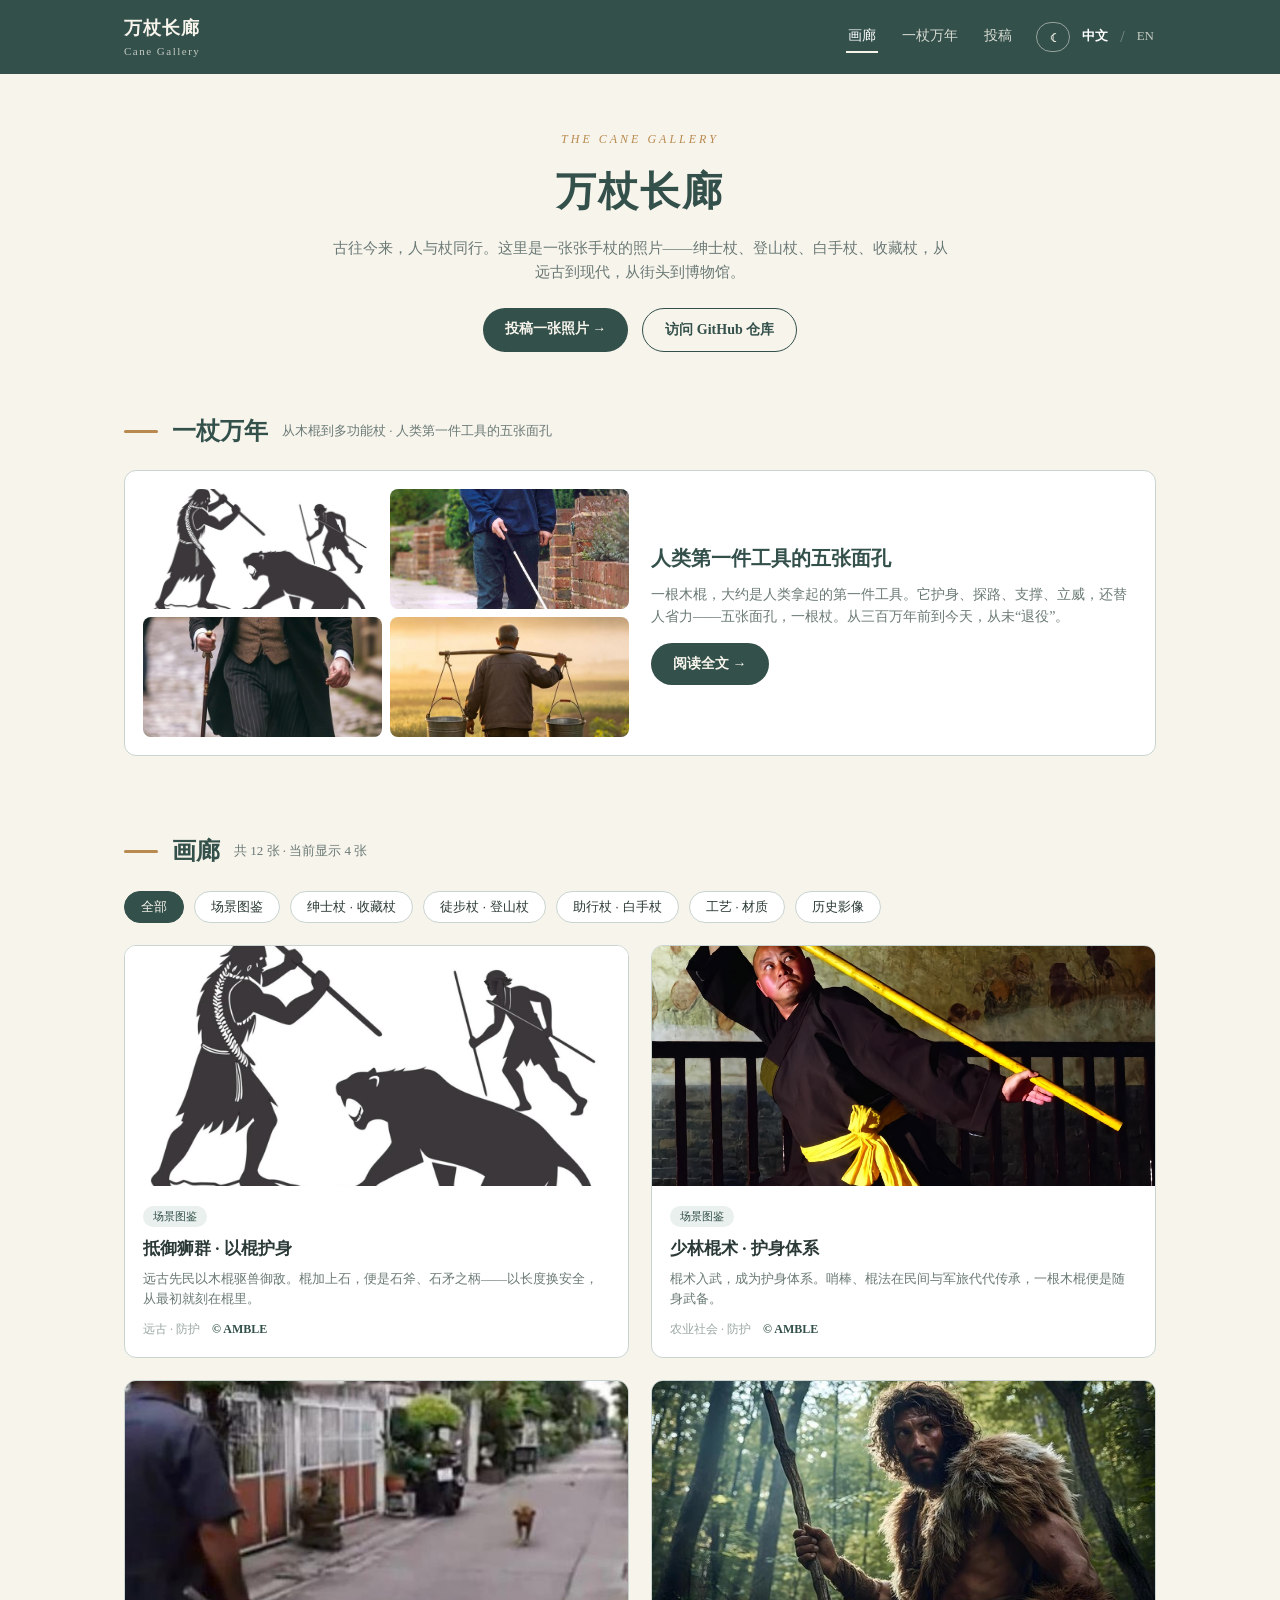
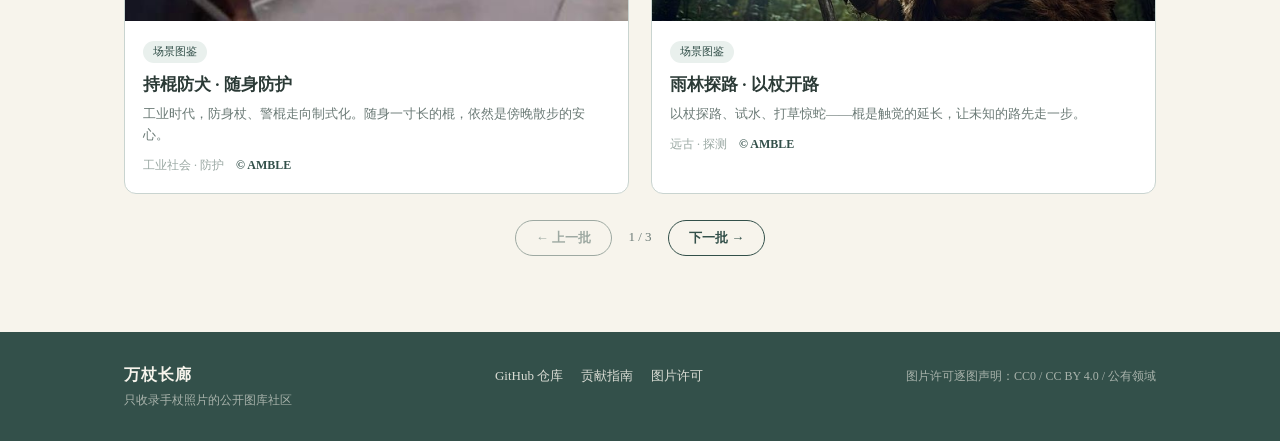
==== site/index.html @ 4e7db484 "v0.1: 万杖长廊仓库骨架 + 12张种子插画 + Pages 展示站（中英/明暗/分页）" ====
<!DOCTYPE html>
<html lang="zh-CN">
<head>
<meta charset="UTF-8">
<meta name="viewport" content="width=device-width, initial-scale=1.0">
<title>万杖长廊 · Cane Gallery</title>
<meta name="description" content="万杖长廊：只收录手杖静态照片的公开图库社区——绅士杖、徒步登山杖、白手杖、收藏杖，以及「人与杖」的历史瞬间。">
<link rel="icon" type="image/svg+xml" href="data:image/svg+xml,%3Csvg xmlns='http://www.w3.org/2000/svg' viewBox='0 0 64 64'%3E%3Crect width='64' height='64' rx='14' fill='%2333504A'/%3E%3Cpath d='M38 14 a8 8 0 0 1 8 8 L30 52' stroke='%23F7F4EC' stroke-width='5' fill='none' stroke-linecap='round'/%3E%3C/svg%3E">
<link rel="stylesheet" href="css/style.css">
</head>
<body>

<header class="topbar">
  <div class="topbar-inner">
    <a class="brand" href="index.html">
      <span class="brand-name">万杖长廊<small>Cane Gallery</small></span>
    </a>
    <nav class="nav" aria-label="主导航">
      <a href="index.html" class="active">画廊</a>
      <a href="essay.html">一杖万年</a>
      <a href="https://github.com/litaotaoli/cane-gallery/issues/new/choose" target="_blank" rel="noopener">投稿</a>
      <span class="lang">
        <button type="button" class="theme-toggle" id="theme-toggle" aria-label="切换明暗主题" title="切换明暗主题">☾</button>
        <a href="index.html" class="on">中文</a><span class="sep">/</span>
        <a href="en/index.html">EN</a>
      </span>
    </nav>
  </div>
</header>

<main>
  <div class="container">

    <section class="hero">
      <div class="hero-eyebrow">THE CANE GALLERY</div>
      <h1>万杖长廊</h1>
      <p class="hero-desc">古往今来，人与杖同行。这里是一张张手杖的照片——绅士杖、登山杖、白手杖、收藏杖，从远古到现代，从街头到博物馆。</p>
      <div class="hero-actions">
        <a class="btn btn-primary" href="https://github.com/litaotaoli/cane-gallery/issues/new/choose" target="_blank" rel="noopener">投稿一张照片 →</a>
        <a class="btn btn-ghost" href="https://github.com/litaotaoli/cane-gallery" target="_blank" rel="noopener">访问 GitHub 仓库</a>
      </div>
    </section>

    <section class="section" id="essay">
      <div class="section-head">
        <span class="rule"></span>
        <h2 class="section-title">一杖万年</h2>
        <span class="section-sub">从木棍到多功能杖 · 人类第一件工具的五张面孔</span>
      </div>

      <div class="history-overview">
        <div class="history-cover" aria-label="棍杖的五种面孔">
          <img src="assets/essay/fig01.jpg" alt="远古 · 以长度换安全" loading="lazy">
          <img src="assets/essay/fig06.jpg" alt="现代 · 白手杖探路" loading="lazy">
          <img src="assets/essay/fig12.jpg" alt="工业社会 · 绅士手杖" loading="lazy">
          <img src="assets/essay/fig14.jpg" alt="农业社会 · 扁担助力" loading="lazy">
        </div>
        <div class="history-summary">
          <h3>人类第一件工具的五张面孔</h3>
          <p>一根木棍，大约是人类拿起的第一件工具。它护身、探路、支撑、立威，还替人省力——五张面孔，一根杖。从三百万年前到今天，从未“退役”。</p>
          <a class="btn btn-primary" href="essay.html">阅读全文 →</a>
        </div>
      </div>
    </section>

    <section class="section" id="gallery">
      <div class="section-head">
        <span class="rule"></span>
        <h2 class="section-title">画廊</h2>
        <span class="section-sub" id="count-label">加载中…</span>
      </div>

      <div class="filter-bar" role="group" aria-label="筛选">
        <button type="button" class="chip on js-filter" data-tag="all">全部</button>
        <button type="button" class="chip js-filter" data-tag="illustration">场景图鉴</button>
        <button type="button" class="chip js-filter" data-tag="gentleman">绅士杖 · 收藏杖</button>
        <button type="button" class="chip js-filter" data-tag="trekking">徒步杖 · 登山杖</button>
        <button type="button" class="chip js-filter" data-tag="mobility">助行杖 · 白手杖</button>
        <button type="button" class="chip js-filter" data-tag="craft">工艺 · 材质</button>
        <button type="button" class="chip js-filter" data-tag="historical">历史影像</button>
      </div>

      <div class="cards-grid" id="card-flow"></div>
      <p class="empty" id="empty-hint" hidden>这个分类下还没有照片——来投第一张吧！</p>
      <div class="pager">
        <button type="button" class="btn btn-ghost" id="cards-prev">← 上一批</button>
        <span class="pager-info" id="cards-page">1 / 1</span>
        <button type="button" class="btn btn-ghost" id="cards-next">下一批 →</button>
      </div>
    </section>

  </div>
</main>

<footer class="footer">
  <div class="footer-inner">
    <div class="footer-brand">
      <span class="footer-name">万杖长廊</span>
      <span class="footer-tagline">只收录手杖照片的公开图库社区</span>
    </div>
    <div class="footer-nav">
      <a href="https://github.com/litaotaoli/cane-gallery" target="_blank" rel="noopener">GitHub 仓库</a>
      <a href="https://github.com/litaotaoli/cane-gallery/blob/main/CONTRIBUTING.md" target="_blank" rel="noopener">贡献指南</a>
      <a href="https://github.com/litaotaoli/cane-gallery/blob/main/IMAGE_LICENSE.md" target="_blank" rel="noopener">图片许可</a>
    </div>
    <div class="footer-meta">
      <span>图片许可逐图声明：CC0 / CC BY 4.0 / 公有领域</span>
    </div>
  </div>
</footer>

<script>
  /* 内联画廊数据：由 tools/build_site.py 自动生成，本地 file:// 打开也能渲染 */
  window.__GALLERY_DATA__ = [{"id": "CANE-0001", "category": "illustration", "file": "illustration/illustration_202610_001.jpg", "title_zh": "抵御狮群 · 以棍护身", "title_en": "Defending with a Staff", "story_zh": "远古先民以木棍驱兽御敌。棍加上石，便是石斧、石矛之柄——以长度换安全，从最初就刻在棍里。", "photographer": "AMBLE", "year": "", "location": "", "era": "远古", "scene": "防护", "license": "CC BY 4.0", "source": "ai_generated", "alt_text": "剪影插画：远古先民手持木棍面对狮群", "added_date": "2026-10-16"}, {"id": "CANE-0002", "category": "illustration", "file": "illustration/illustration_202610_002.jpg", "title_zh": "少林棍术 · 护身体系", "title_en": "Shaolin Staff Art", "story_zh": "棍术入武，成为护身体系。哨棒、棍法在民间与军旅代代传承，一根木棍便是随身武备。", "photographer": "AMBLE", "year": "", "location": "", "era": "农业社会", "scene": "防护", "license": "CC BY 4.0", "source": "ai_generated", "alt_text": "剪影插画：武者持棍演练少林棍法", "added_date": "2026-10-16"}, {"id": "CANE-0003", "category": "illustration", "file": "illustration/illustration_202610_003.jpg", "title_zh": "持棍防犬 · 随身防护", "title_en": "Guard Stick", "story_zh": "工业时代，防身杖、警棍走向制式化。随身一寸长的棍，依然是傍晚散步的安心。", "photographer": "AMBLE", "year": "", "location": "", "era": "工业社会", "scene": "防护", "license": "CC BY 4.0", "source": "ai_generated", "alt_text": "剪影插画：行人手持短棍走过街巷", "added_date": "2026-10-16"}, {"id": "CANE-0004", "category": "illustration", "file": "illustration/illustration_202610_004.jpg", "title_zh": "雨林探路 · 以杖开路", "title_en": "Pathfinding Stick", "story_zh": "以杖探路、试水、打草惊蛇——棍是触觉的延长，让未知的路先走一步。", "photographer": "AMBLE", "year": "", "location": "", "era": "远古", "scene": "探测", "license": "CC BY 4.0", "source": "ai_generated", "alt_text": "剪影插画：旅人持杖在雨林中探路前行", "added_date": "2026-10-16"}, {"id": "CANE-0005", "category": "illustration", "file": "illustration/illustration_202610_005.jpg", "title_zh": "竹篙测深 · 行舟探底", "title_en": "Bamboo Pole Depth-finding", "story_zh": "船夫以篙测深探底。竹木的长度，是水路的方向感，也是夜航的胆。", "photographer": "AMBLE", "year": "", "location": "", "era": "农业社会", "scene": "探测", "license": "CC BY 4.0", "source": "ai_generated", "alt_text": "剪影插画：船夫持竹篙在船头测水深", "added_date": "2026-10-16"}, {"id": "CANE-0006", "category": "illustration", "file": "illustration/illustration_202610_006.jpg", "title_zh": "盲杖探路 · 独立出行", "title_en": "White Cane Exploration", "story_zh": "1921 白手杖涂白，1931 白杖运动，1940 年代长杖技术成熟——杖为视障者夺回道路与独立。", "photographer": "AMBLE", "year": "", "location": "", "era": "工业社会", "scene": "探测", "license": "CC BY 4.0", "source": "ai_generated", "alt_text": "剪影插画：视障者持白手杖探路独行", "added_date": "2026-10-16"}, {"id": "CANE-0007", "category": "illustration", "file": "illustration/illustration_202610_007.jpg", "title_zh": "拄杖迁徙 · 减负而行", "title_en": "Staff on the Move", "story_zh": "拄杖迁徙，把体重分给地面。长途之上，一支杖就是第三个支点。", "photographer": "AMBLE", "year": "", "location": "", "era": "远古", "scene": "休息", "license": "CC BY 4.0", "source": "ai_generated", "alt_text": "剪影插画：迁徙者拄杖负物前行", "added_date": "2026-10-16"}, {"id": "CANE-0008", "category": "illustration", "file": "illustration/illustration_202610_008.jpg", "title_zh": "荷柴拄棍 · 歇肩而立", "title_en": "Resting on a Stick", "story_zh": "挑担歇脚时以棍撑地，肩头一松，便是农人一天里最安步的片刻。", "photographer": "AMBLE", "year": "", "location": "", "era": "农业社会", "scene": "休息", "license": "CC BY 4.0", "source": "ai_generated", "alt_text": "剪影插画：农人挑柴担以棍撑地歇息", "added_date": "2026-10-16"}, {"id": "CANE-0009", "category": "illustration", "file": "illustration/illustration_202610_009.jpg", "title_zh": "地铁扶杆 · 公共支撑", "title_en": "Public Support Rail", "story_zh": "杖的支撑精神融进公共空间——扶手、扶杆、栏杆，让站立不再费力。", "photographer": "AMBLE", "year": "", "location": "", "era": "工业社会", "scene": "休息", "license": "CC BY 4.0", "source": "ai_generated", "alt_text": "剪影插画：乘客扶地铁扶手杆站立", "added_date": "2026-10-16"}, {"id": "CANE-0010", "category": "illustration", "file": "illustration/illustration_202610_010.jpg", "title_zh": "萨满持杖 · 神权凭据", "title_en": "Shaman's Staff", "story_zh": "权杖与法杖：从部落首领到巫师，棍杖承载权力与神性。", "photographer": "AMBLE", "year": "", "location": "", "era": "远古", "scene": "身份", "license": "CC BY 4.0", "source": "ai_generated", "alt_text": "剪影插画：萨满手持权杖立于部落前", "added_date": "2026-10-16"}, {"id": "CANE-0011", "category": "illustration", "file": "illustration/illustration_202610_011.jpg", "title_zh": "唐僧锡杖 · 宣教之杖", "title_en": "Monk's Khakkhara", "story_zh": "锡杖随行，杖是僧人的身份，也是行走修行的凭据。", "photographer": "AMBLE", "year": "", "location": "", "era": "农业社会", "scene": "身份", "license": "CC BY 4.0", "source": "ai_generated", "alt_text": "剪影插画：僧人手持锡杖行走", "added_date": "2026-10-16"}, {"id": "CANE-0012", "category": "illustration", "file": "illustration/illustration_202610_012.jpg", "title_zh": "绅士夹杖 · 品位符号", "title_en": "Gentleman's Cane", "story_zh": "绅士手杖时代：一柄杖，是礼仪、品位与身份的无声语言。", "photographer": "AMBLE", "year": "", "location": "", "era": "工业社会", "scene": "身份", "license": "CC BY 4.0", "source": "ai_generated", "alt_text": "剪影插画：绅士西装持杖行走于街头", "added_date": "2026-10-16"}];
</script>
<script src="js/main.js"></script>
</body>
</html>
---- site/css/style.css ----
:root{
  --ink:#2B3A36; --muted:#6B7A76; --line:#C9D4D0; --bg:#F7F4EC; --card:#FFFFFF;
  --green:#33504A; --light:#E9F0ED; --amber:#B98A4F;
  --topbar-bg:#33504A; --topbar-fg:#F7F4EC;
  --on-accent:#F7F4EC;
}
html[data-theme="dark"]{
  --ink:#E6EDEA; --muted:#9FB0AA; --line:#3E514C; --bg:#1E2623; --card:#27302D;
  --green:#7FA79C; --light:#2E3B37; --amber:#C89A5B;
  --topbar-bg:#151C19; --topbar-fg:#E6EDEA;
  --on-accent:#1E2623;
}
*{box-sizing:border-box; margin:0; padding:0;}
html{scroll-behavior:smooth;}
body{font-family:Georgia,"Times New Roman","Palatino Linotype","Noto Sans SC","Microsoft YaHei","PingFang SC",serif; background:var(--bg); color:var(--ink); line-height:1.6;}
a{color:var(--green); text-decoration:none;}
img{display:block; max-width:100%;}

/* 顶栏 */
.topbar{background:var(--topbar-bg); color:var(--topbar-fg); position:sticky; top:0; z-index:10;}
.topbar-inner{max-width:1080px; margin:0 auto; padding:14px 24px; display:flex; align-items:center; justify-content:space-between; gap:16px;}
.brand-name{font-size:18px; font-weight:700; letter-spacing:1px; color:var(--topbar-fg);}
.brand-name small{display:block; font-size:11px; font-weight:400; opacity:.75; letter-spacing:1.5px;}
.nav{display:flex; gap:22px; align-items:center;}
.nav a{color:rgba(247,244,236,.85); font-size:14px; padding:4px 2px; border-bottom:2px solid transparent;}
.nav a:hover{color:#fff;}
.nav a.active{color:#fff; border-bottom-color:#F7F4EC;}
.lang{display:flex; gap:10px; align-items:center;}
.lang a{font-size:13px; color:rgba(247,244,236,.75);}
.lang a.on{color:#fff; font-weight:700;}
.lang .sep{color:rgba(247,244,236,.4);}
.theme-toggle{background:none; border:1.5px solid rgba(247,244,236,.5); border-radius:999px; color:var(--topbar-fg); width:34px; height:30px; cursor:pointer; font-size:14px; line-height:1; display:flex; align-items:center; justify-content:center; transition:border-color .2s;}
.theme-toggle:hover{border-color:#fff;}

main{min-height:70vh;}
.container{max-width:1080px; margin:0 auto; padding:0 24px;}

/* 头区 */
.hero{text-align:center; padding:56px 0 40px;}
.hero-eyebrow{font-size:12px; letter-spacing:3px; color:var(--amber); margin-bottom:10px; font-family:Georgia,"Times New Roman",serif; font-style:italic;}
.hero h1{font-size:40px; color:var(--green); letter-spacing:2px; margin-bottom:12px;}
.hero-desc{max-width:620px; margin:0 auto 24px; color:var(--muted); font-size:15px;}
.hero-actions{display:flex; gap:14px; justify-content:center; flex-wrap:wrap;}
.btn{display:inline-block; padding:10px 22px; border-radius:999px; font-size:14px; font-weight:600; transition:opacity .2s;}
.btn:hover{opacity:.85;}
.btn-primary{background:var(--green); color:var(--on-accent);}
.btn-ghost{border:1.5px solid var(--green); color:var(--green);}

/* 区块 */
.section{padding:20px 0 56px;}
.section-head{display:flex; align-items:center; gap:14px; margin-bottom:20px;}
.rule{width:34px; height:3px; background:var(--amber); border-radius:2px; flex:0 0 auto;}
.section-title{font-size:24px; color:var(--green);}
.section-sub{color:var(--muted); font-size:13px;}

/* 筛选 */
.filter-bar{display:flex; gap:10px; flex-wrap:wrap; margin-bottom:22px;}
.chip{border:1.5px solid var(--line); background:var(--card); color:var(--ink); padding:6px 16px; border-radius:999px; font-size:13px; cursor:pointer; transition:all .2s;}
.chip:hover{border-color:var(--green);}
.chip.on{background:var(--green); border-color:var(--green); color:var(--on-accent);}

/* 卡片流 2×2 */
.cards-grid{display:grid; grid-template-columns:repeat(2, 1fr); gap:22px;}
.card{background:var(--card); border:1px solid var(--line); border-radius:12px; overflow:hidden; transition:transform .2s, box-shadow .2s;}
.card:hover{transform:translateY(-3px); box-shadow:0 8px 24px rgba(51,80,74,.12);}
.card img{width:100%; height:240px; object-fit:cover;}
.card-body{padding:16px 18px 18px;}
.card-tag{display:inline-block; font-size:11px; padding:2px 10px; border-radius:999px; background:var(--light); color:var(--green); margin-bottom:8px;}
.card-tag.historical{background:#F0E5D4; color:#8A6534;}
.card-title{font-size:17px; font-weight:700; margin-bottom:6px; color:var(--ink);}
.card-text{font-size:13px; color:var(--muted); margin-bottom:10px;}
.card-meta{font-size:12px; color:#9AA8A3; display:flex; gap:12px; flex-wrap:wrap;}
.card-meta .credit{color:var(--green); font-weight:600;}
.empty{text-align:center; color:var(--muted); padding:30px 0;}
.card.hide{display:none;}

/* 分页器 */
.pager{display:flex; align-items:center; justify-content:center; gap:16px; margin-top:26px;}
.pager button{padding:8px 20px; border-radius:999px; font-size:13px; font-weight:600; cursor:pointer; transition:opacity .2s;}
.btn-ghost{border:1.5px solid var(--green); color:var(--green); background:transparent;}
.btn-ghost:hover{background:var(--green); color:var(--on-accent);}
.btn-ghost:disabled{opacity:.4; cursor:default;}
.btn-ghost:disabled:hover{background:transparent; color:var(--green);}
.pager-info{font-size:13px; color:var(--muted);}

/* 一杖万年 · 长文配图页（五章版） */
.essay-long{max-width:830px; margin:0 auto; padding:40px 0 50px;}
.essay-masthead{text-align:center; margin-bottom:32px;}
.essay-masthead h1{font-family:"KaiTi","STKaiti","Noto Serif SC",serif; font-size:52px; letter-spacing:8px; color:var(--green);}
.essay-masthead .essay-sub{font-size:16px; color:var(--amber); margin-top:12px; letter-spacing:1px;}
.essay-lead{font-size:17px; color:var(--ink); border-left:4px solid #b03a2e; background:var(--card); padding:14px 18px; border-radius:0 8px 8px 0; margin-bottom:30px; line-height:1.8;}
.echapter h2{font-family:"KaiTi","STKaiti","Noto Serif SC",serif; font-size:30px; color:var(--on-accent); background:var(--green); display:inline-block; padding:6px 18px; border-radius:6px; margin:34px 0 14px;}
.echapter p{margin:14px 0; text-align:justify; line-height:1.9; font-size:16px; color:var(--ink);}
.echapter figure{margin:22px 0; background:var(--card); border:1px solid var(--line); border-radius:10px; padding:10px;}
.echapter figure img{width:100%; border-radius:6px; display:block; max-height:430px; object-fit:cover;}
.echapter figcaption{font-size:13px; color:var(--muted); margin-top:8px; line-height:1.6;}
.f-tag{display:inline-block; background:var(--green); color:var(--on-accent); font-size:12px; border-radius:4px; padding:1px 8px; margin-right:8px;}
.chap-end{font-size:15.5px; color:var(--amber); background:var(--light); border-radius:8px; padding:12px 16px; margin:18px 0; line-height:1.7;}
.essay-ending{margin-top:44px; background:var(--green); color:var(--on-accent); border-radius:12px; padding:30px 34px;}
.essay-ending h2{font-family:"KaiTi","STKaiti","Noto Serif SC",serif; background:none; color:var(--amber); padding:0; margin:0 0 14px; font-size:30px;}
.essay-ending p{color:var(--on-accent); line-height:1.9; margin:10px 0; font-size:15.5px;}
.essay-foot{margin-top:24px; font-size:12.5px; color:var(--muted); text-align:center; line-height:1.7;}
.essay-back{margin-top:30px; text-align:center;}
.essay-back .btn{display:inline-block; padding:10px 22px; border-radius:999px; font-size:14px; font-weight:600;}

/* 页脚 */
.footer{background:var(--topbar-bg); color:rgba(247,244,236,.85); margin-top:20px;}
.footer-inner{max-width:1080px; margin:0 auto; padding:30px 24px; display:flex; gap:32px; flex-wrap:wrap; justify-content:space-between; align-items:baseline;}
.footer-name{font-size:16px; font-weight:700; color:var(--topbar-fg); letter-spacing:1px;}
.footer-tagline{display:block; font-size:12px; opacity:.7; margin-top:4px;}
.footer-nav{display:flex; gap:18px; font-size:13px;}
.footer-nav a{color:rgba(247,244,236,.85);}
.footer-nav a:hover{color:var(--topbar-fg);}
.footer-meta{font-size:12px; opacity:.7;}

@media (max-width:680px){
  .cards-grid{grid-template-columns:1fr;}
  .hero h1{font-size:30px;}
  .topbar-inner{padding:12px 16px;}
  .container{padding:0 16px;}
}

/* 一杖万年 · 概览卡 */
.history-overview{display:grid; grid-template-columns:1fr 1fr; gap:22px; background:var(--card); border:1px solid var(--line); border-radius:12px; padding:18px; align-items:center;}
.history-cover{display:grid; grid-template-columns:1fr 1fr; gap:8px;}
.history-cover img{width:100%; height:120px; object-fit:cover; border-radius:8px;}
.history-summary h3{font-size:20px; color:var(--green); margin-bottom:10px;}
.history-summary p{font-size:14px; color:var(--muted); margin-bottom:14px;}
@media (max-width:680px){
  .history-overview{grid-template-columns:1fr;}
  .history-cover img{height:90px;}
}
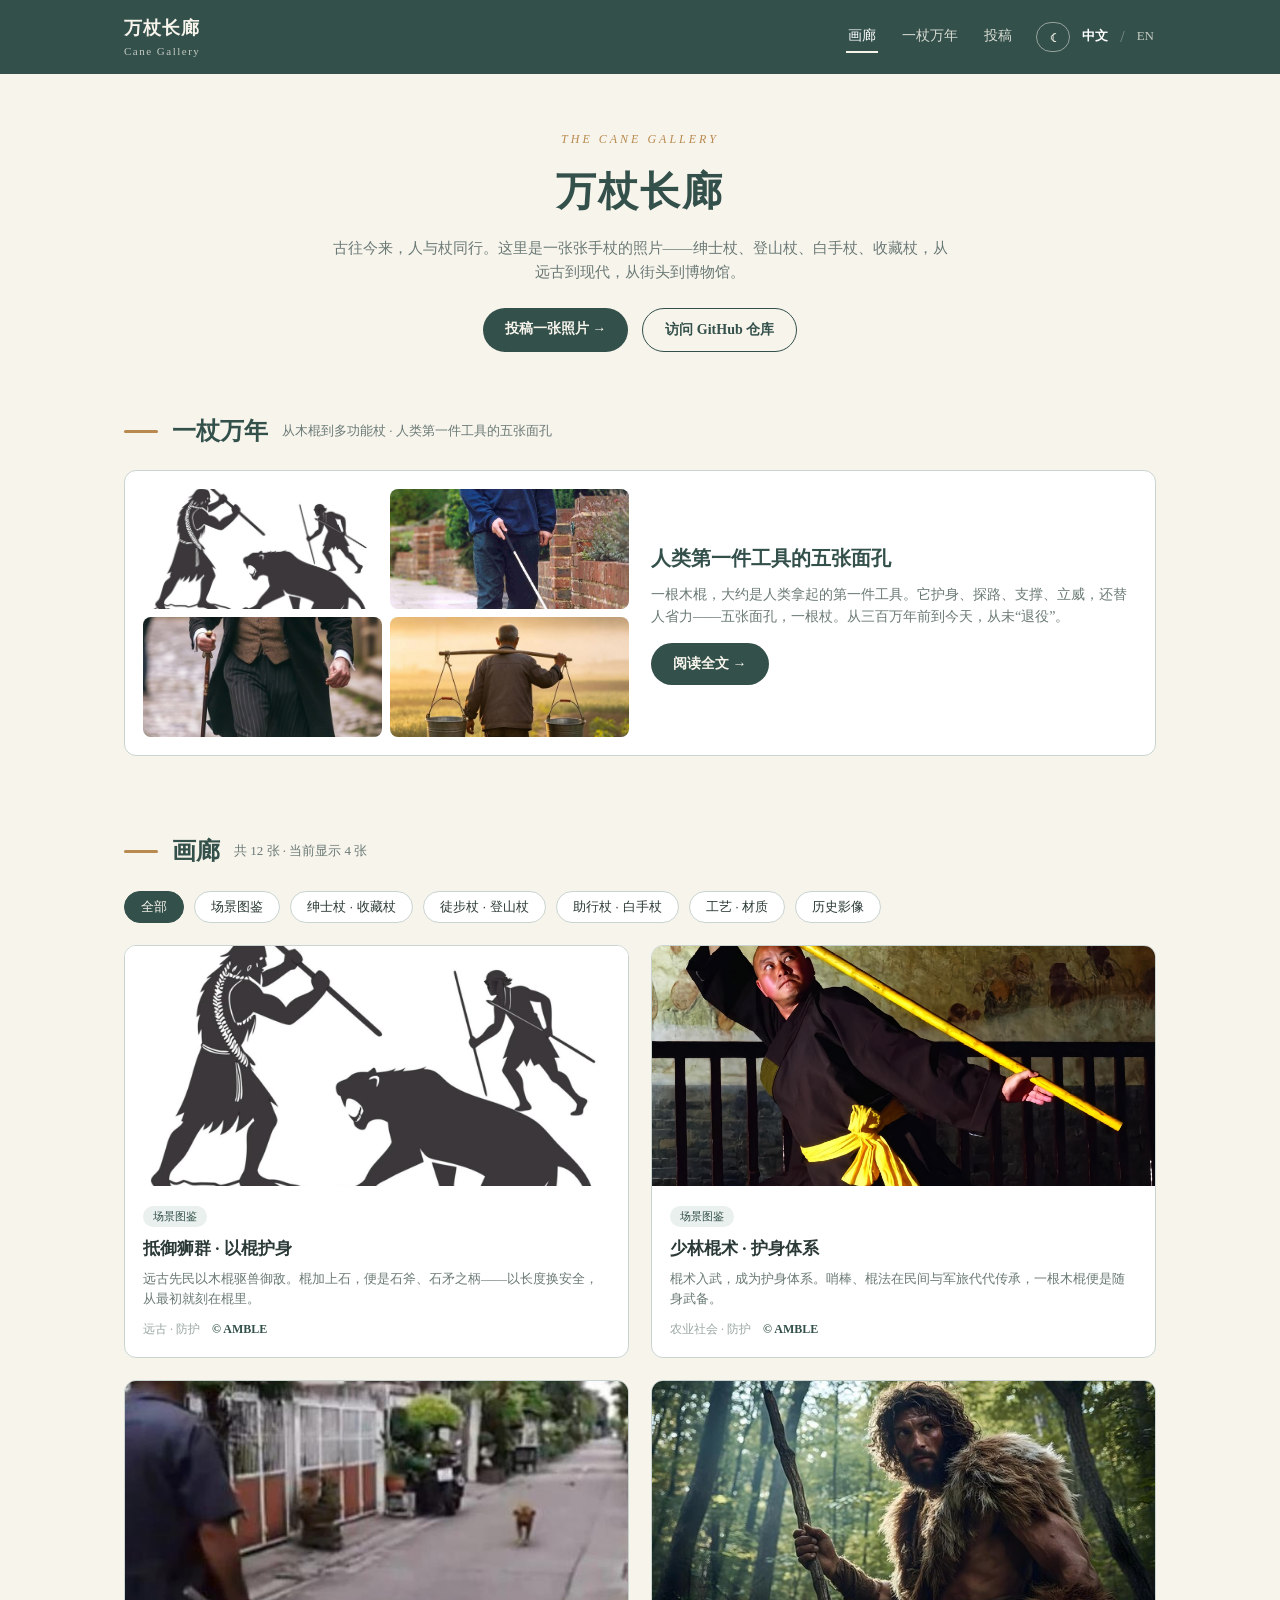
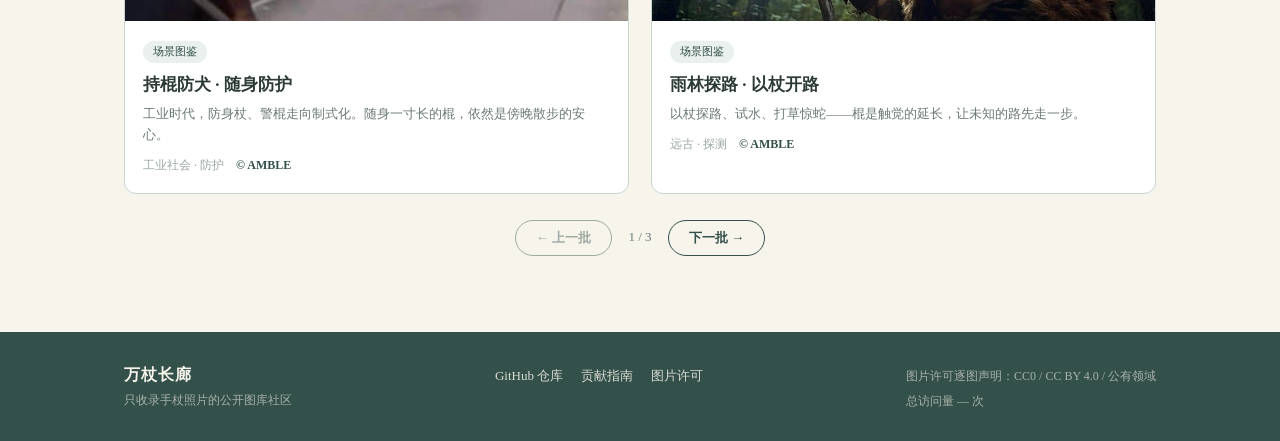
==== commit d6854477: "首页页脚加入不蒜子总访问量计数（中英）" ====
--- a/site/index.html
+++ b/site/index.html
@@ -18,7 +18,7 @@
     <nav class="nav" aria-label="主导航">
       <a href="index.html" class="active">画廊</a>
       <a href="essay.html">一杖万年</a>
-      <a href="https://github.com/litaotaoli/cane-gallery/issues/new/choose" target="_blank" rel="noopener">投稿</a>
+      <a href="submit.html">投稿</a>
       <span class="lang">
         <button type="button" class="theme-toggle" id="theme-toggle" aria-label="切换明暗主题" title="切换明暗主题">☾</button>
         <a href="index.html" class="on">中文</a><span class="sep">/</span>
@@ -36,7 +36,7 @@
       <h1>万杖长廊</h1>
       <p class="hero-desc">古往今来，人与杖同行。这里是一张张手杖的照片——绅士杖、登山杖、白手杖、收藏杖，从远古到现代，从街头到博物馆。</p>
       <div class="hero-actions">
-        <a class="btn btn-primary" href="https://github.com/litaotaoli/cane-gallery/issues/new/choose" target="_blank" rel="noopener">投稿一张照片 →</a>
+        <a class="btn btn-primary" href="submit.html">投稿一张照片 →</a>
         <a class="btn btn-ghost" href="https://github.com/litaotaoli/cane-gallery" target="_blank" rel="noopener">访问 GitHub 仓库</a>
       </div>
     </section>
@@ -105,9 +105,12 @@
     </div>
     <div class="footer-meta">
       <span>图片许可逐图声明：CC0 / CC BY 4.0 / 公有领域</span>
+      <span class="visit-count" id="busuanzi_container_site_pv">总访问量 <span id="busuanzi_value_site_pv">—</span> 次</span>
     </div>
   </div>
 </footer>
+
+<script async src="//busuanzi.ibruce.info/busuanzi/2.3/busuanzi.pure.mini.js"></script>
 
 <script>
   /* 内联画廊数据：由 tools/build_site.py 自动生成，本地 file:// 打开也能渲染 */
--- a/site/css/style.css
+++ b/site/css/style.css
@@ -112,6 +112,7 @@
 .footer-nav a{color:rgba(247,244,236,.85);}
 .footer-nav a:hover{color:var(--topbar-fg);}
 .footer-meta{font-size:12px; opacity:.7;}
+.visit-count{display:block; margin-top:6px; font-variant-numeric:tabular-nums;}
 
 @media (max-width:680px){
   .cards-grid{grid-template-columns:1fr;}
@@ -130,3 +131,47 @@
   .history-overview{grid-template-columns:1fr;}
   .history-cover img{height:90px;}
 }
+
+/* ===== 投稿向导页 ===== */
+[hidden]{display:none !important;}
+.submit-wrap{max-width:720px; padding-bottom:60px;}
+.steps{list-style:none; display:grid; grid-template-columns:repeat(3,1fr); gap:14px; margin:0 0 26px;}
+.steps li{background:var(--card); border:1px solid var(--line); border-radius:12px; padding:14px 16px; text-align:center;}
+.steps b{display:block; color:var(--green); font-size:15px; margin-bottom:4px;}
+.steps span{font-size:12.5px; color:var(--muted); line-height:1.6;}
+.form-card{background:var(--card); border:1px solid var(--line); border-radius:14px; padding:26px 26px 22px;}
+.field{margin-bottom:20px;}
+.field-label{display:flex; align-items:baseline; gap:8px; flex-wrap:wrap; font-size:15px; font-weight:600; color:var(--ink); margin-bottom:8px;}
+.req{color:#b03a2e;}
+.field-hint{font-size:12.5px; font-weight:400; color:var(--muted);}
+.text-input{width:100%; background:var(--bg); border:1.5px solid var(--line); border-radius:10px; padding:11px 14px; font-size:15px; color:var(--ink); font-family:inherit; transition:border-color .2s;}
+.text-input:focus{outline:none; border-color:var(--green);}
+.textarea{resize:vertical; min-height:64px;}
+.radio-cards{display:grid; grid-template-columns:1fr 1fr; gap:12px;}
+.radio-card{position:relative; display:block; border:1.5px solid var(--line); border-radius:12px; padding:14px 16px; cursor:pointer; transition:all .2s; background:var(--bg);}
+.radio-card input{position:absolute; opacity:0;}
+.radio-card:has(input:checked){border-color:var(--green); background:var(--light);}
+.rc-title{display:block; font-size:15px; font-weight:700; color:var(--ink); margin-bottom:4px;}
+.rc-desc{display:block; font-size:12.5px; color:var(--muted); line-height:1.6;}
+.radio-inline{display:flex; gap:22px; flex-wrap:wrap; font-size:14px; color:var(--ink);}
+.radio-inline label{display:flex; gap:7px; align-items:center; cursor:pointer;}
+.pd-box{background:var(--light); border:1px solid var(--line); border-radius:12px; padding:14px 16px;}
+.pd-box b{color:var(--green); font-size:14.5px;}
+.pd-box p{font-size:13px; color:var(--muted); margin-top:6px; line-height:1.7;}
+.drop-zone{border:1.5px dashed var(--line); border-radius:12px; padding:26px 18px; text-align:center; cursor:pointer; transition:border-color .2s; background:var(--bg);}
+.drop-zone:hover{border-color:var(--green);}
+.dz-empty{color:var(--muted); font-size:14px;}
+.dz-preview{display:flex; align-items:center; gap:14px; text-align:left;}
+.dz-preview img{width:96px; height:96px; object-fit:cover; border-radius:10px; flex:0 0 auto;}
+.dz-meta{display:flex; flex-direction:column; gap:6px; font-size:13px; color:var(--muted); word-break:break-all;}
+.dz-remove{background:none; border:none; color:#b03a2e; cursor:pointer; font-size:13px; padding:0; align-self:flex-start;}
+.agree{display:flex; gap:10px; align-items:flex-start; font-size:13.5px; color:var(--muted); margin:6px 0 18px; cursor:pointer; line-height:1.7;}
+.agree input{margin-top:4px;}
+.form-error{color:#b03a2e; font-size:14px; margin-bottom:14px;}
+.form-actions{display:flex; gap:14px; align-items:center; flex-wrap:wrap;}
+.form-note{margin-top:16px; font-size:12.5px; color:var(--muted); line-height:1.7;}
+@media (max-width:680px){
+  .steps{grid-template-columns:1fr;}
+  .radio-cards{grid-template-columns:1fr;}
+  .form-card{padding:20px 16px;}
+}
